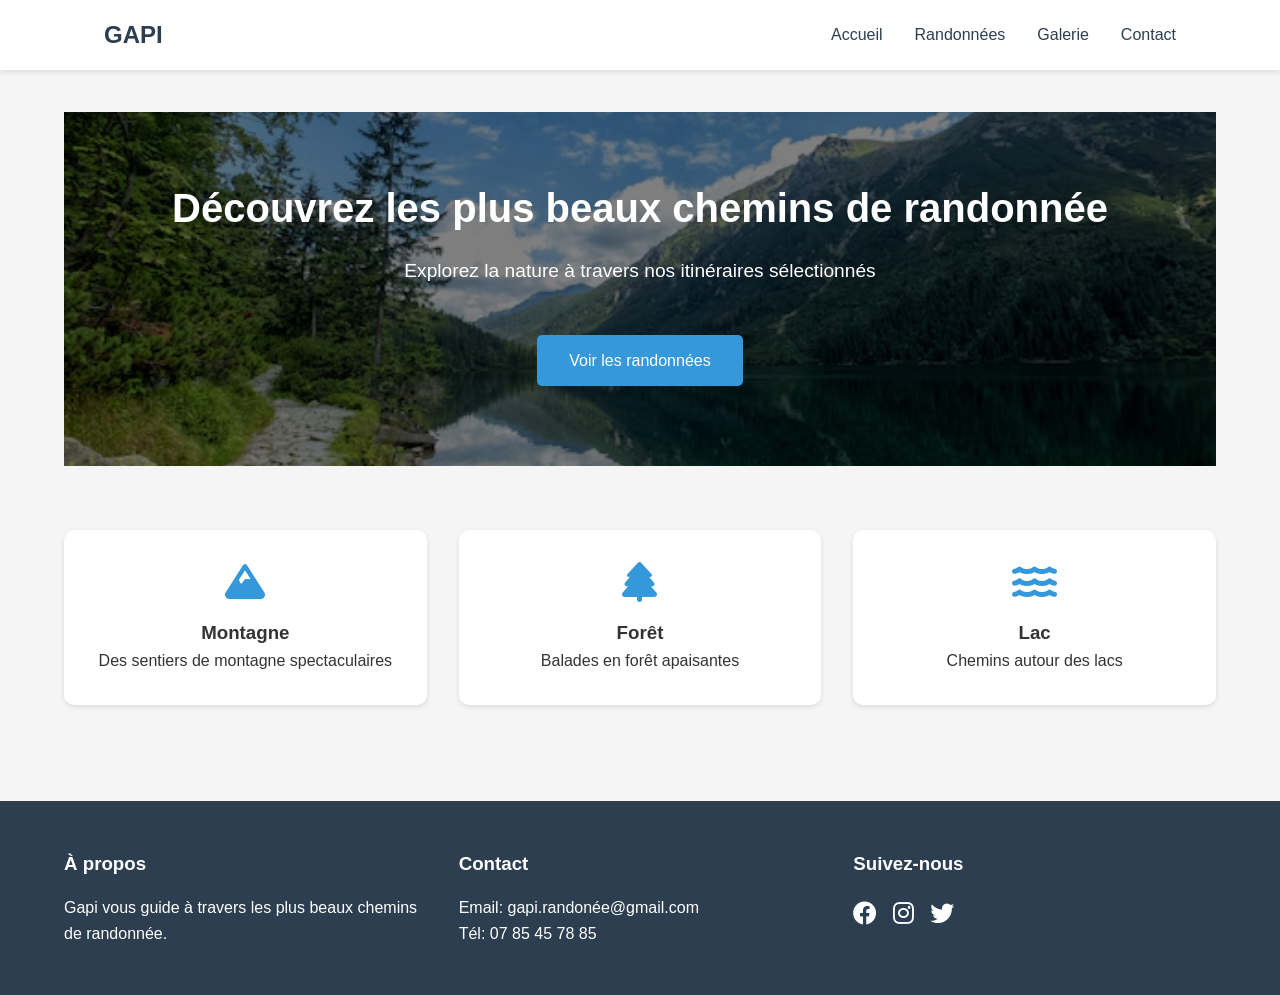
==== index.html @ 508dd5ad "init" ====
<!DOCTYPE html>
<html lang="fr">
<head>
    <meta charset="UTF-8">
    <meta name="viewport" content="width=device-width, initial-scale=1.0">
    <title>Gapi - Chemins de Randonnée</title>
    <link rel="stylesheet" href="styles.css">
    <link rel="stylesheet" href="https://cdnjs.cloudflare.com/ajax/libs/font-awesome/6.0.0/css/all.min.css">
</head>
<body>
    <header>
        <nav>
            <div class="logo">GAPI</div>
            <ul class="nav-links">
                <li><a href="index.html">Accueil</a></li>
                <li><a href="randonnees.html">Randonnées</a></li>
                <li><a href="galerie.html">Galerie</a></li>
                <li><a href="contact.html">Contact</a></li>
            </ul>
            <div class="burger">
                <div class="line1"></div>
                <div class="line2"></div>
                <div class="line3"></div>
            </div>
        </nav>
    </header>

    <main>
        <section class="hero">
            <h1>Découvrez les plus beaux chemins de randonnée</h1>
            <p>Explorez la nature à travers nos itinéraires sélectionnés</p>
            <a href="randonnees.html" class="cta-button">Voir les randonnées</a>
        </section>

        <section class="features">
            <div class="feature-card">
                <i class="fas fa-mountain"></i>
                <h3>Montagne</h3>
                <p>Des sentiers de montagne spectaculaires</p>
            </div>
            <div class="feature-card">
                <i class="fas fa-tree"></i>
                <h3>Forêt</h3>
                <p>Balades en forêt apaisantes</p>
            </div>
            <div class="feature-card">
                <i class="fas fa-water"></i>
                <h3>Lac</h3>
                <p>Chemins autour des lacs</p>
            </div>
        </section>
    </main>

    <footer>
        <div class="footer-content">
            <div class="footer-section">
                <h3>À propos</h3>
                <p>Gapi vous guide à travers les plus beaux chemins de randonnée.</p>
            </div>
            <div class="footer-section">
                <h3>Contact</h3>
                <p>Email: gapi.randonée@gmail.com</p>
                <p>Tél: 07 85 45 78 85 </p>
            </div>
            <div class="footer-section">
                <h3>Suivez-nous</h3>
                <div class="social-links">
                    <a href="#"><i class="fab fa-facebook"></i></a>
                    <a href="#"><i class="fab fa-instagram"></i></a>
                    <a href="#"><i class="fab fa-twitter"></i></a>
                </div>
            </div>
        </div>
        <div class="footer-bottom">
        </div>
    </footer>

    <script src="script.js"></script>
</body>
</html>
---- styles.css ----
/* Styles généraux */
* {
    margin: 0;
    padding: 0;
    box-sizing: border-box;
}

body {
    font-family: 'Arial', sans-serif;
    line-height: 1.6;
    color: #333;
    background-color: #f5f5f5;
}

/* Header et Navigation */
header {
    background-color: #fff;
    box-shadow: 0 2px 5px rgba(0,0,0,0.1);
    position: fixed;
    width: 100%;
    top: 0;
    z-index: 1000;
}

nav {
    display: flex;
    justify-content: space-between;
    align-items: center;
    padding: 1rem 5%;
    max-width: 1200px;
    margin: 0 auto;
}

.logo {
    font-size: 1.5rem;
    font-weight: bold;
    color: #2c3e50;
}

.nav-links {
    display: flex;
    list-style: none;
    gap: 2rem;
}

.nav-links a {
    text-decoration: none;
    color: #2c3e50;
    font-weight: 500;
    transition: color 0.3s ease;
}

.nav-links a:hover {
    color: #3498db;
}

.burger {
    display: none;
    cursor: pointer;
}

.burger div {
    width: 25px;
    height: 3px;
    background-color: #2c3e50;
    margin: 5px;
    transition: all 0.3s ease;
}

/* Main Content */
main {
    margin-top: 80px;
    padding: 2rem 5%;
}

/* Hero Section */
.hero {
    text-align: center;
    padding: 4rem 0;
    background: linear-gradient(rgba(0,0,0,0.5), rgba(0,0,0,0.5)), url('images/hero-bg.jpg');
    background-size: cover;
    background-position: center;
    color: white;
}

.hero h1 {
    font-size: 2.5rem;
    margin-bottom: 1rem;
}

.hero p {
    font-size: 1.2rem;
    margin-bottom: 2rem;
}

/* Features Section */
.features {
    display: grid;
    grid-template-columns: repeat(auto-fit, minmax(250px, 1fr));
    gap: 2rem;
    padding: 4rem 0;
}

.feature-card {
    text-align: center;
    padding: 2rem;
    background: white;
    border-radius: 10px;
    box-shadow: 0 2px 5px rgba(0,0,0,0.1);
}

.feature-card i {
    font-size: 2.5rem;
    color: #3498db;
    margin-bottom: 1rem;
}

/* Randonnées List */
.randonnees-list {
    padding: 2rem 0;
}

.parcours-grid {
    display: grid;
    grid-template-columns: repeat(auto-fit, minmax(300px, 1fr));
    gap: 2rem;
    margin-top: 2rem;
}

.parcours-card {
    background: white;
    border-radius: 10px;
    overflow: hidden;
    box-shadow: 0 2px 5px rgba(0,0,0,0.1);
    transition: transform 0.3s ease;
}

.parcours-card:hover {
    transform: translateY(-5px);
}

.parcours-card img {
    width: 100%;
    height: 200px;
    object-fit: cover;
}

.parcours-card h2 {
    padding: 1rem;
    color: #2c3e50;
}

.parcours-card p {
    padding: 0 1rem 1rem;
    color: #666;
}

/* Buttons */
.cta-button {
    display: inline-block;
    padding: 0.8rem 2rem;
    background-color: #3498db;
    color: white;
    text-decoration: none;
    border-radius: 5px;
    transition: background-color 0.3s ease;
    margin: 1rem;
}

.cta-button:hover {
    background-color: #2980b9;
}

/* Footer */
footer {
    background-color: #2c3e50;
    color: white;
    padding: 3rem 5%;
}

.footer-content {
    display: grid;
    grid-template-columns: repeat(auto-fit, minmax(250px, 1fr));
    gap: 2rem;
    max-width: 1200px;
    margin: 0 auto;
}

.footer-section h3 {
    margin-bottom: 1rem;
}

.social-links {
    display: flex;
    gap: 1rem;
    margin-top: 1rem;
}

.social-links a {
    color: white;
    font-size: 1.5rem;
    transition: color 0.3s ease;
}

.social-links a:hover {
    color: #3498db;
}

/* Responsive Design */
@media screen and (max-width: 768px) {
    .nav-links {
        position: absolute;
        right: 0;
        height: 92vh;
        top: 8vh;
        background-color: white;
        display: flex;
        flex-direction: column;
        align-items: center;
        width: 50%;
        transform: translateX(100%);
        transition: transform 0.5s ease-in;
        padding: 2rem;
    }

    .nav-active {
        transform: translateX(0%);
    }

    .burger {
        display: block;
    }

    .hero h1 {
        font-size: 2rem;
    }

    .hero p {
        font-size: 1rem;
    }
}
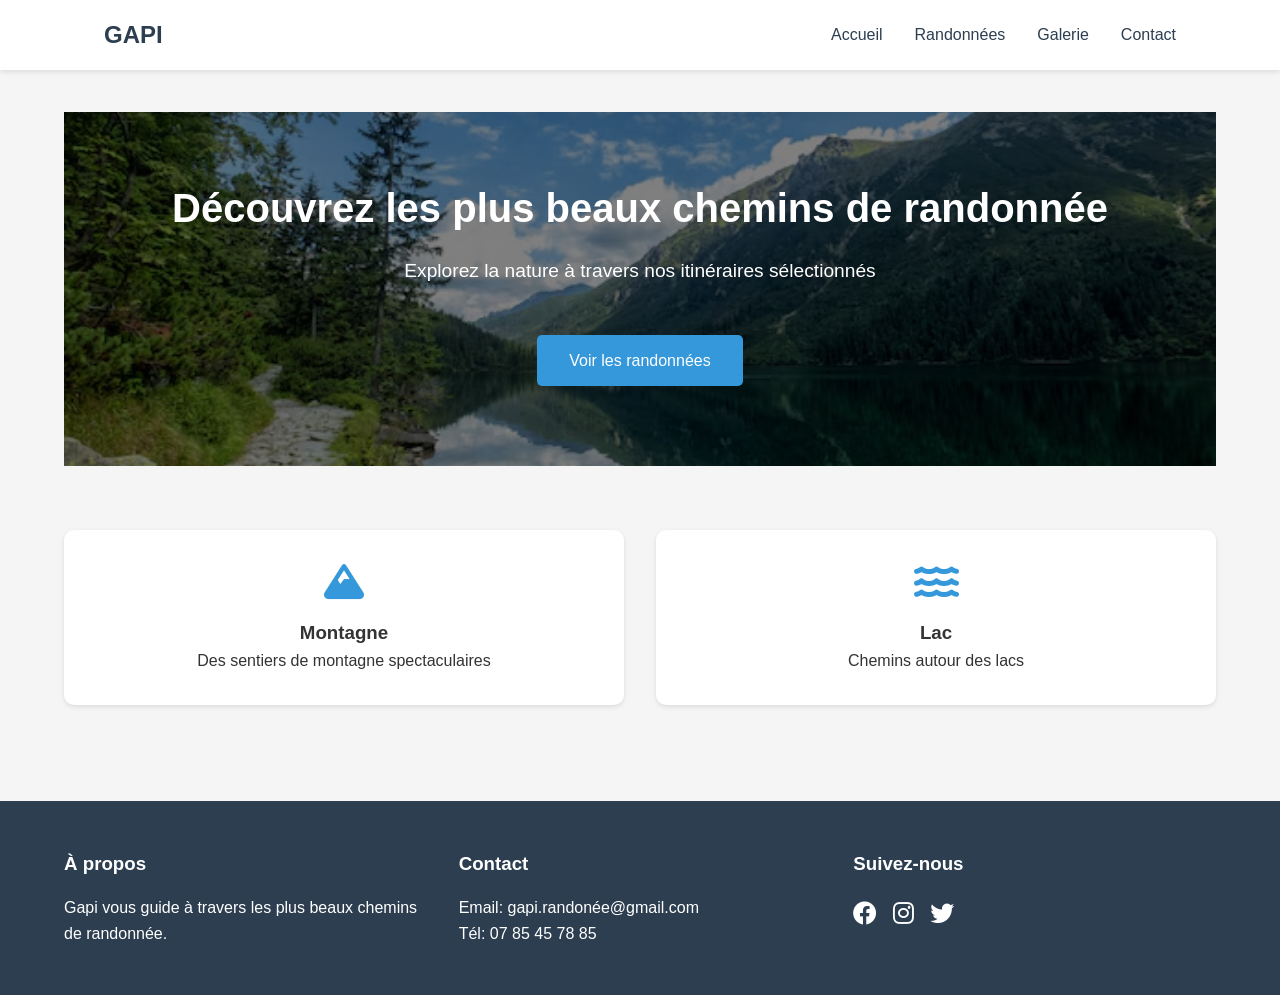
==== commit cbf44c82: "Update index.html" ====
--- a/index.html
+++ b/index.html
@@ -39,11 +39,6 @@
                 <p>Des sentiers de montagne spectaculaires</p>
             </div>
             <div class="feature-card">
-                <i class="fas fa-tree"></i>
-                <h3>Forêt</h3>
-                <p>Balades en forêt apaisantes</p>
-            </div>
-            <div class="feature-card">
                 <i class="fas fa-water"></i>
                 <h3>Lac</h3>
                 <p>Chemins autour des lacs</p>
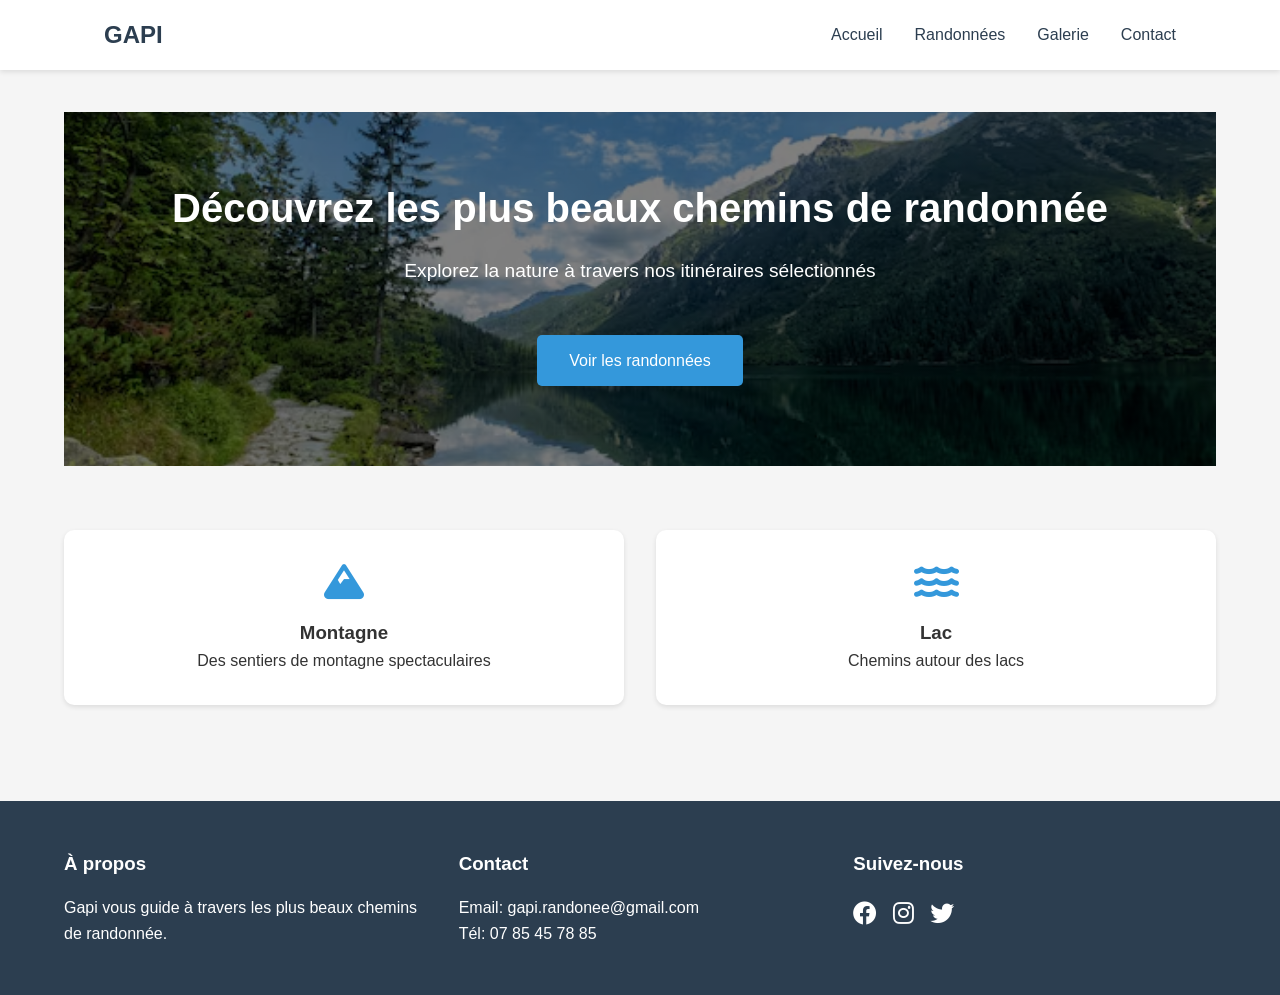
==== commit d3ab9990: "modification" ====
--- a/index.html
+++ b/index.html
@@ -54,7 +54,7 @@
             </div>
             <div class="footer-section">
                 <h3>Contact</h3>
-                <p>Email: gapi.randonée@gmail.com</p>
+                <p>Email: gapi.randonee@gmail.com</p>
                 <p>Tél: 07 85 45 78 85 </p>
             </div>
             <div class="footer-section">
